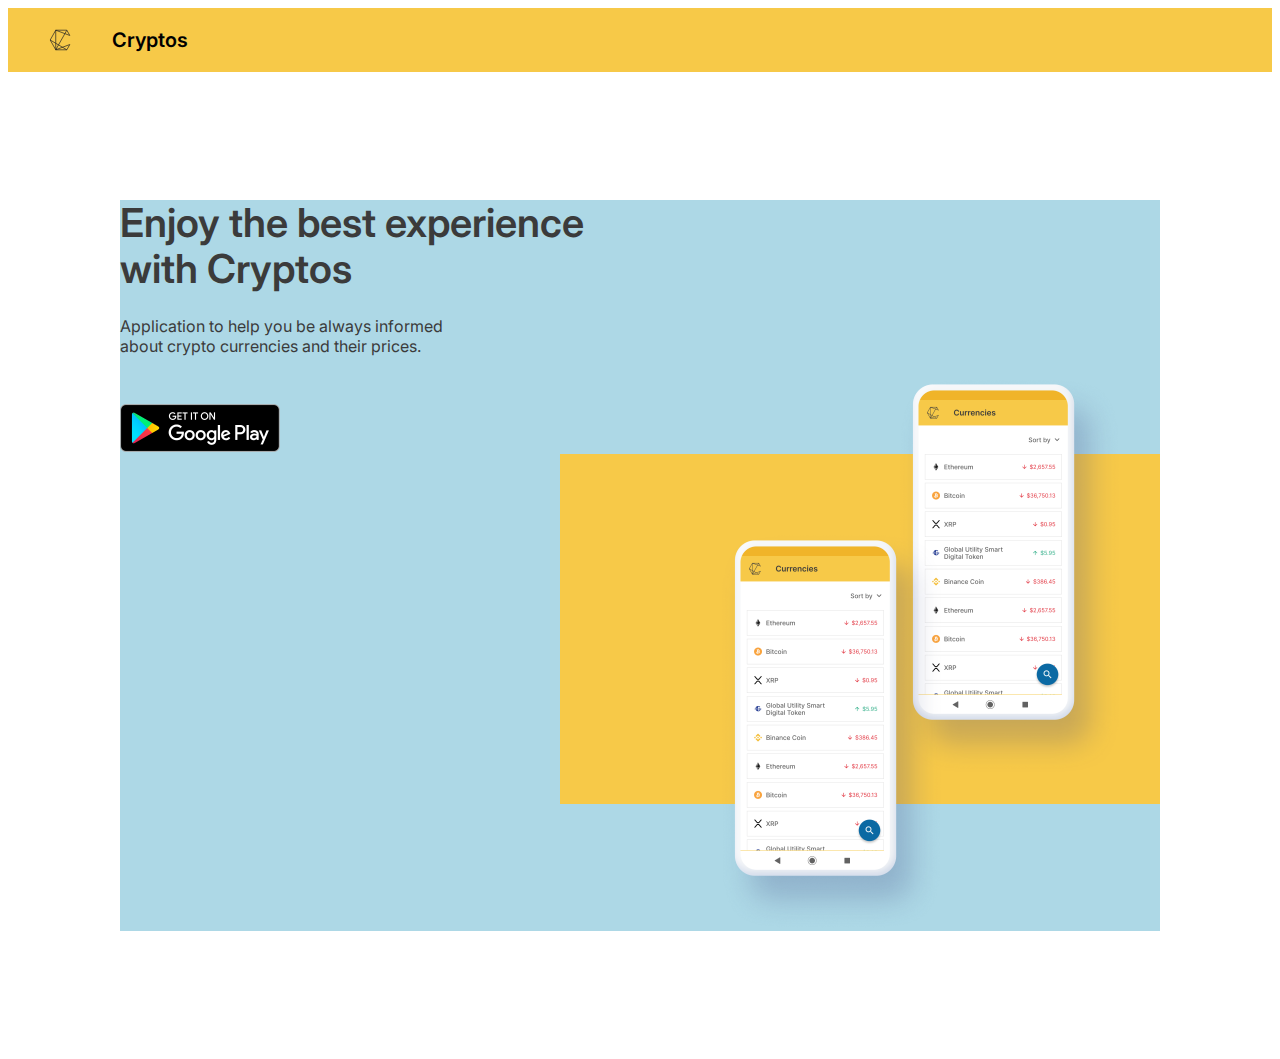
==== index.html @ 0cf9828b "initial commit" ====
<!DOCTYPE html>
<html lang="en">
<head>
    <meta charset="UTF-8">
    <meta http-equiv="X-UA-Compatible" content="IE=edge">
    <meta name="viewport" content="width=device-width, initial-scale=1.0">
    <link rel="stylesheet" href="styles.css">
    <title>Cryptos</title>
</head>
<body>
    <header>
        <div class="logo">
            <img class="logo-icon" src="icons/logo.svg" alt="Logo">
            <div class="logo-name">Cryptos</div>
        </div>
    </header>

    <div class="main-screen">
        <div class="usp-heading">Enjoy the best experience with Cryptos</div>

        <div class="usp-body">Application to help you be always informed about crypto currencies and their prices.</div>

        <img class="button" src="images/Button2x.png" alt="Button">

        <img class="main-image" src="images/Main-image2x.png" alt="Main Image">
    
    </div>
</body>
</html>
---- styles.css ----
@import url('https://fonts.googleapis.com/css2?family=Inter:wght@400;500;600&display=swap');

body {
    font-family: 'Inter', sans-serif;
    background-color: white;
}

header {
    width: 100%;
    height: 64px;
    background-color: #F7C948;
}

.logo {
    width: 1408px;
    display: flex;
    align-items: center;
    padding: 12px 0 12px 32px;
}

.logo-icon {
    width: 28px;
    height: 28px;
    padding: 6px;
}

.logo-name {
    display: inline-block;
    font-weight: 600;
    font-size: 20px;
    line-height: 22px;
    padding-left: 32px;
}

.main-screen {
    width: 1040px;
    height: 731px;
    margin: 128px auto;
    background-color: lightblue;
    color: #3B3B3B;
    position: relative;
}

.usp-heading {
    width: 512px;
    font-weight: 600;
    font-size: 40px;
    line-height: 46px;
    margin-bottom: 24px;
}

.usp-body {
    width: 336px;
    font-weight: 400;
    font-size: 16px;
    line-height: 20px;
    margin-bottom: 48px;
}

.button {
    display: block;
    width: 160px;
    height: 48px;
}

.main-image {
    width: 600px;
    position: absolute;
    right: 0;
    bottom: 0;
}
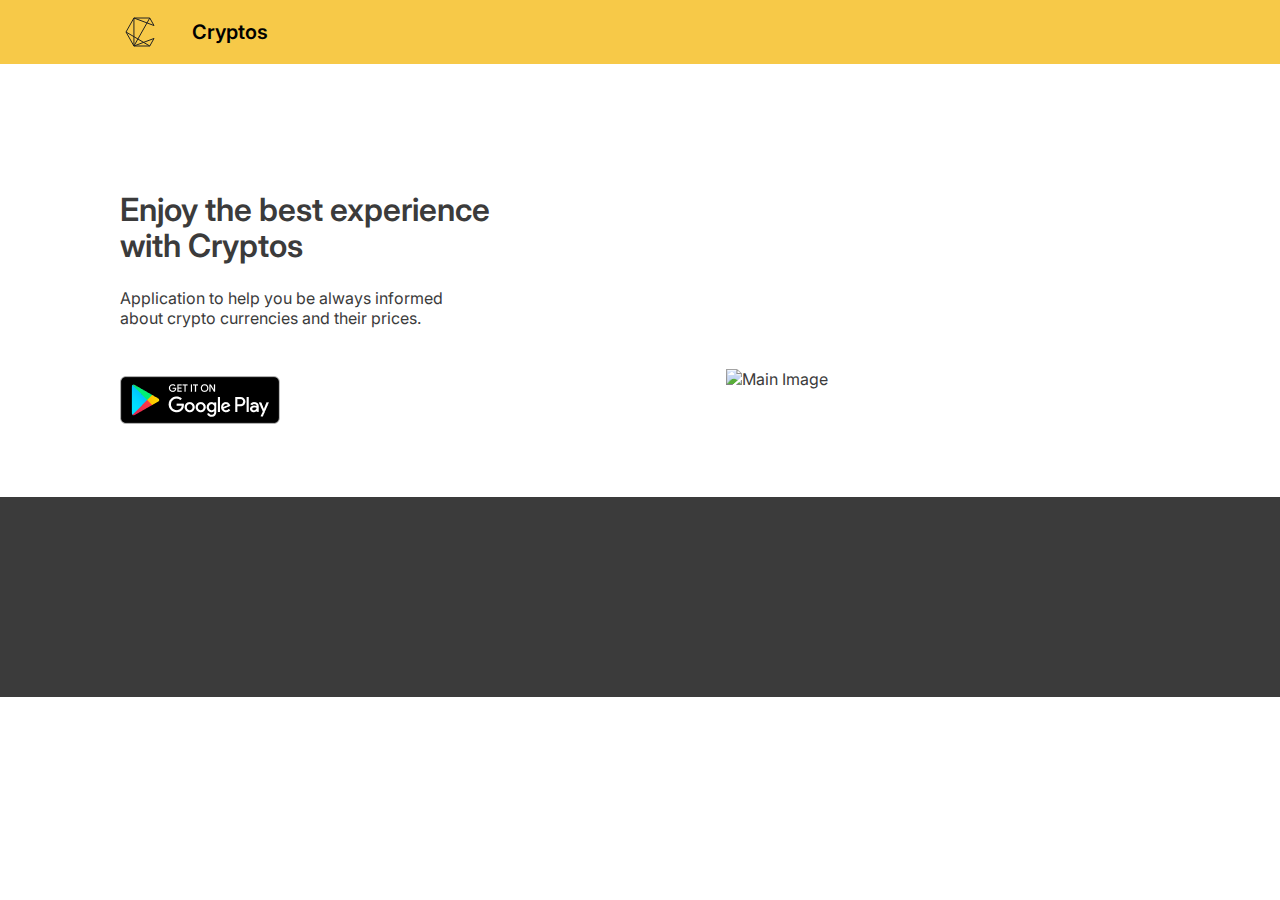
==== commit a008faf9: "Responsive header and main screen" ====
--- a/index.html
+++ b/index.html
@@ -10,7 +10,7 @@
 <body>
     <header>
         <div class="logo">
-            <img class="logo-icon" src="icons/logo.svg" alt="Logo">
+            <img class="logo-icon" src="icons/Logo1x.svg" alt="Logo">
             <div class="logo-name">Cryptos</div>
         </div>
     </header>
@@ -20,10 +20,11 @@
 
         <div class="usp-body">Application to help you be always informed about crypto currencies and their prices.</div>
 
-        <img class="button" src="images/Button2x.png" alt="Button">
+        <img class="button" src="images/Button1x.png" alt="Button">
 
-        <img class="main-image" src="images/Main-image2x.png" alt="Main Image">
-    
+        <img class="main-image" src="images/Main-image1x.png" alt="Main Image">
     </div>
+
+    <div class="app-features"></div>
 </body>
 </html>--- a/styles.css
+++ b/styles.css
@@ -3,25 +3,26 @@
 body {
     font-family: 'Inter', sans-serif;
     background-color: white;
+    margin: 0;
 }
 
+/* =================HEADER================ */
+
 header {
-    width: 100%;
     height: 64px;
     background-color: #F7C948;
 }
 
 .logo {
-    width: 1408px;
+    max-width: 1040px;
     display: flex;
     align-items: center;
-    padding: 12px 0 12px 32px;
+    padding: 12px 0;
+    margin: auto;
 }
 
 .logo-icon {
-    width: 28px;
-    height: 28px;
-    padding: 6px;
+    height: 40px;
 }
 
 .logo-name {
@@ -32,13 +33,32 @@
     padding-left: 32px;
 }
 
+@media only screen and (min-width: 768px) and (max-width: 1439px) {
+    .logo {
+        padding: 12px 32px;
+    }
+}
+
+@media only screen and (max-width: 767px) {
+    header {
+        height: 90px;
+    }
+
+    .logo {
+        flex-direction: column;
+    }
+
+    .logo-name {
+        padding-left: 0;
+    }
+}
+
+/* =================MAIN SCREEN================ */
+
 .main-screen {
-    width: 1040px;
-    height: 731px;
+    max-width: 1040px;
     margin: 128px auto;
-    background-color: lightblue;
     color: #3B3B3B;
-    position: relative;
 }
 
 .usp-heading {
@@ -46,7 +66,7 @@
     font-weight: 600;
     font-size: 40px;
     line-height: 46px;
-    margin-bottom: 24px;
+    padding-bottom: 24px;
 }
 
 .usp-body {
@@ -54,18 +74,75 @@
     font-weight: 400;
     font-size: 16px;
     line-height: 20px;
-    margin-bottom: 48px;
+    padding-bottom: 48px;
 }
 
 .button {
     display: block;
     width: 160px;
-    height: 48px;
+    margin-bottom: -77px;
 }
 
 .main-image {
     width: 600px;
-    position: absolute;
-    right: 0;
-    bottom: 0;
+    float: right;
+}
+
+@media only screen and (min-width: 768px) and (max-width: 1439px) {
+
+    .main-screen {
+        padding: 0 32px;
+    }
+
+    .usp-heading {
+        width: 434px;
+        font-size: 32px;
+        line-height: 36px;
+    }   
+
+    .button {
+        margin-bottom: -55px;
+    }
+
+    .main-image {
+        width: 434px;
+        float: right;
+    }
+
+}
+
+
+@media only screen and (max-width: 767px) {
+    .main-screen {
+        margin: 96px auto;
+        padding: 0 16px;
+    }
+
+    .usp-heading {
+        width: 328px;
+        font-size: 24px;
+        line-height: 28px;
+        text-align: center;
+        margin: auto;
+    } 
+
+    .usp-body {
+        width: 242px;
+        text-align: center;
+        margin: auto;
+    }
+
+    .button {
+        margin: auto;
+    }
+
+    .main-image {
+        display: none;
+    }
+}
+
+.app-features {
+    height: 200px;
+    background-color: #3B3B3B;
+    clear: right;
 }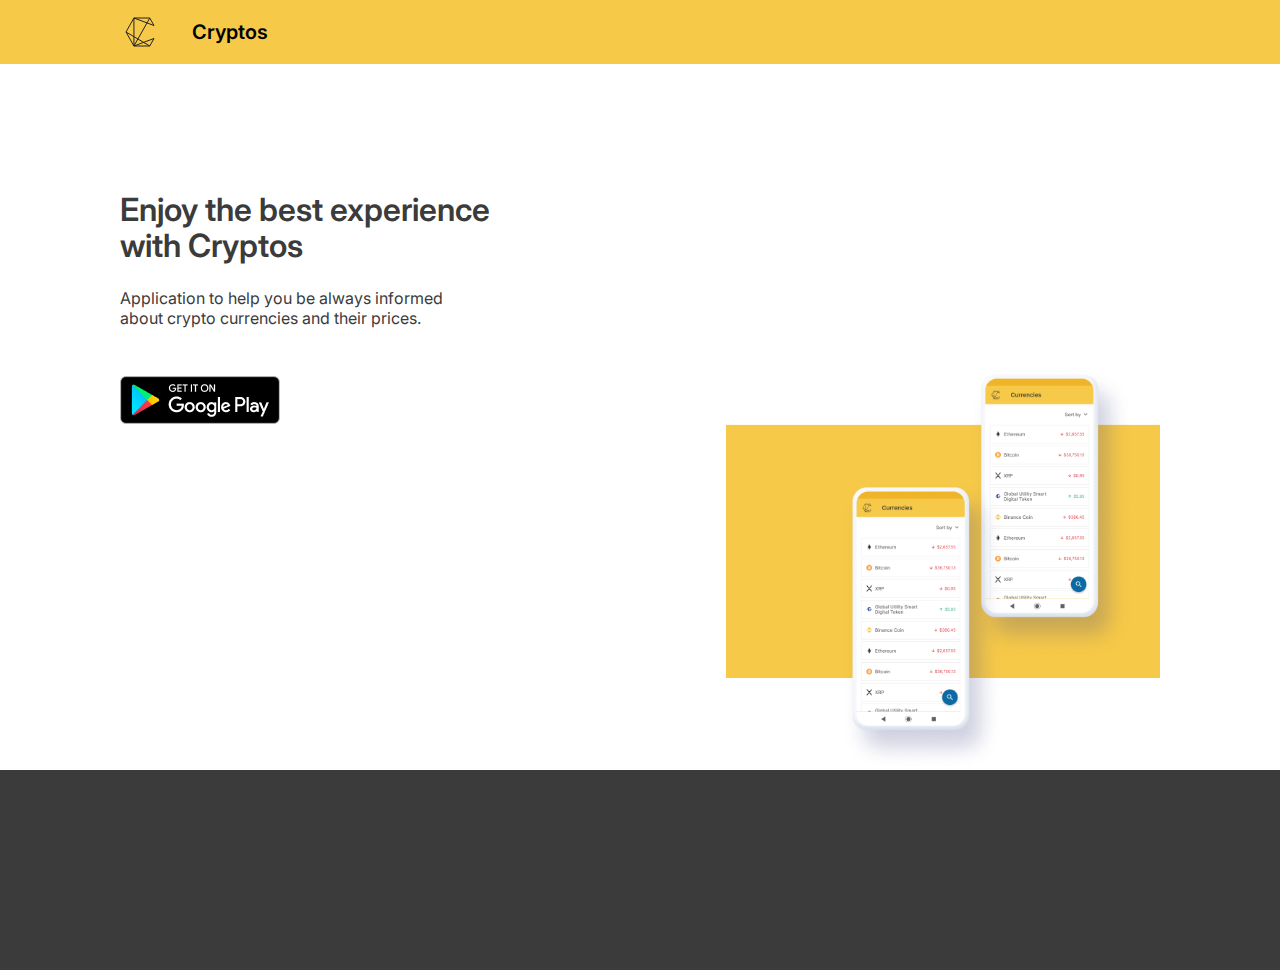
==== commit 3319bcf9: "Update index.html" ====
--- a/index.html
+++ b/index.html
@@ -22,7 +22,7 @@
 
         <img class="button" src="images/Button1x.png" alt="Button">
 
-        <img class="main-image" src="images/Main-image1x.png" alt="Main Image">
+        <img class="main-image" src="images/main-image1x.png" alt="Main Image">
     </div>
 
     <div class="app-features"></div>
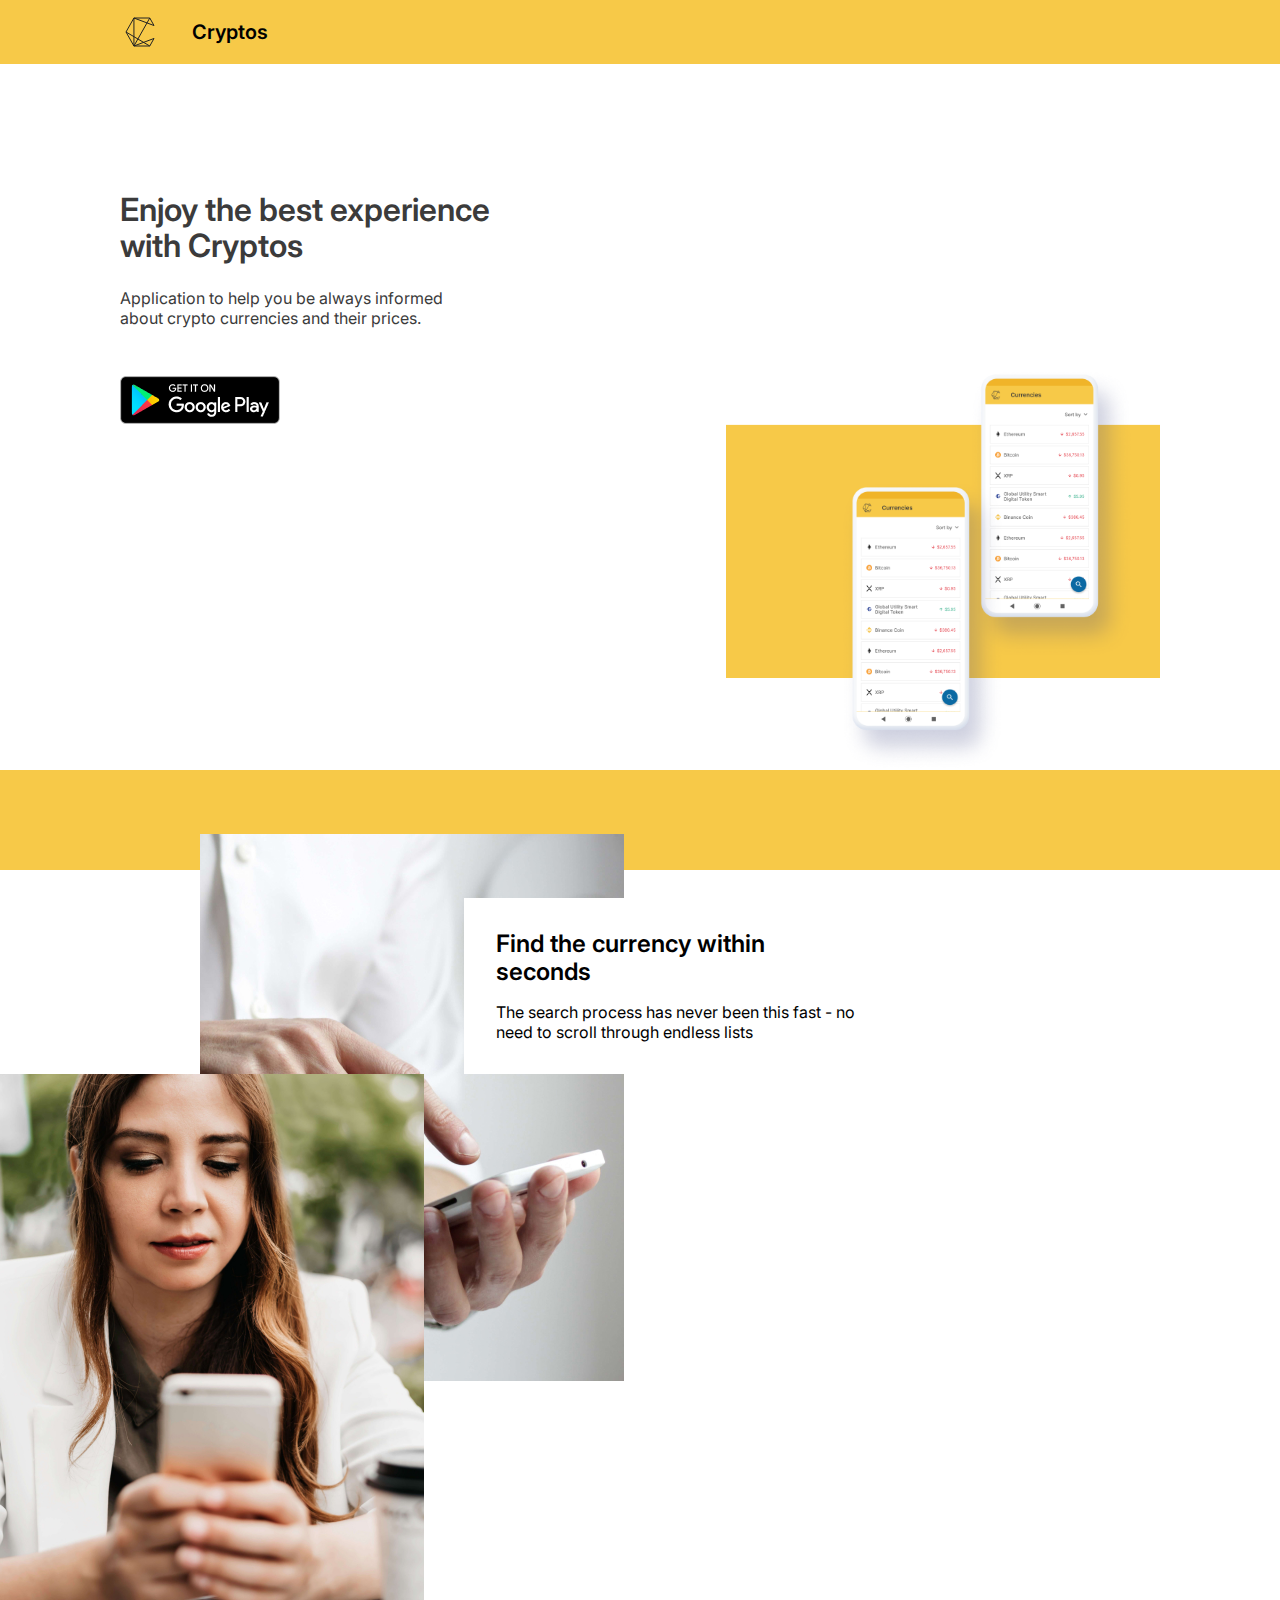
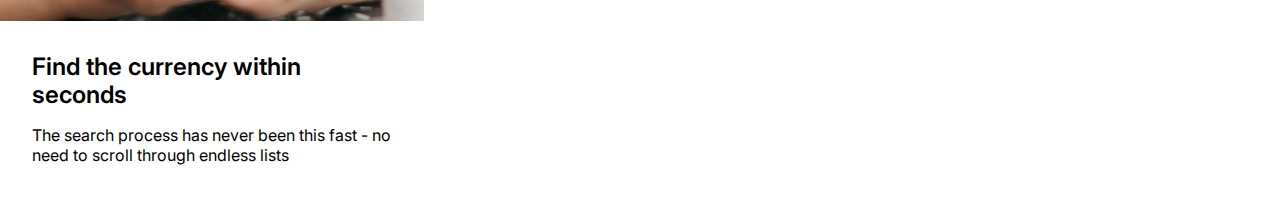
==== commit 4f5a0afb: "First block with features" ====
--- a/index.html
+++ b/index.html
@@ -25,6 +25,29 @@
         <img class="main-image" src="images/main-image1x.png" alt="Main Image">
     </div>
 
-    <div class="app-features"></div>
+    <div class="app-features">
+        <div class="feature-fast">
+
+            <div class="feature-fast-photo"></div>
+
+            <div class="feature-fast-description">
+                <h3>Find the currency within seconds</h3>
+                <p>The search process has never been this fast - no need to scroll through endless lists</p>
+            </div>
+           
+        </div>
+
+        <div class="feature-easy">
+
+            <div class="feature-easy-photo"></div>
+            
+            <div class="feature-easy-description">
+                <h3>Find the currency within seconds</h3>
+                <p>The search process has never been this fast - no need to scroll through endless lists</p>
+            </div>
+           
+        </div>
+
+    </div>
 </body>
 </html>--- a/styles.css
+++ b/styles.css
@@ -2,6 +2,9 @@
 
 body {
     font-family: 'Inter', sans-serif;
+    font-weight: 400;
+    font-size: 16px;
+    line-height: 20px;
     background-color: white;
     margin: 0;
 }
@@ -71,9 +74,6 @@
 
 .usp-body {
     width: 336px;
-    font-weight: 400;
-    font-size: 16px;
-    line-height: 20px;
     padding-bottom: 48px;
 }
 
@@ -142,7 +142,77 @@
 }
 
 .app-features {
-    height: 200px;
-    background-color: #3B3B3B;
+    width: 100%;
+    height: 100px;
+    background-color: #F7C948;
     clear: right;
+}
+
+.feature-fast {
+    padding: 64px 0 0 200px;
+}
+
+.feature-fast-photo {
+    width: 424px;
+    height: 547px;
+    background-color: #ffffff;
+    background-image: url(images/Photo01.jpg);
+    background-size: contain;
+    margin-bottom: -483px;
+}
+
+.feature-fast-description {
+    padding: 32px;
+    display: inline-block;
+    background-color: #ffffff;
+    vertical-align: top;
+    margin-left: 264px;
+}
+
+
+.feature-fast-description h3 {
+    width: 360px;
+    margin: 0;
+    margin-bottom: 16px;
+    font-size: 24px;
+    line-height: 28px;
+    font-weight: 600;
+}
+
+.feature-fast-description p {
+    width: 360px;
+    margin: 0;
+}
+
+/* ============== */
+
+.feature-easy-photo {
+    width: 424px;
+    height: 547px;
+    background-color: #ffffff;
+    background-image: url(images/Photo02-2x.jpg);
+    background-size: contain;
+}
+
+.feature-easy-description {
+    padding: 32px;
+    /* display: inline-block;
+    background-color: #ffffff;
+    vertical-align: top;
+    margin-left: 264px; */
+}
+
+
+.feature-easy-description h3 {
+    width: 360px;
+    margin: 0;
+    margin-bottom: 16px;
+    font-size: 24px;
+    line-height: 28px;
+    font-weight: 600;
+}
+
+.feature-easy-description p {
+    width: 360px;
+    margin: 0;
 }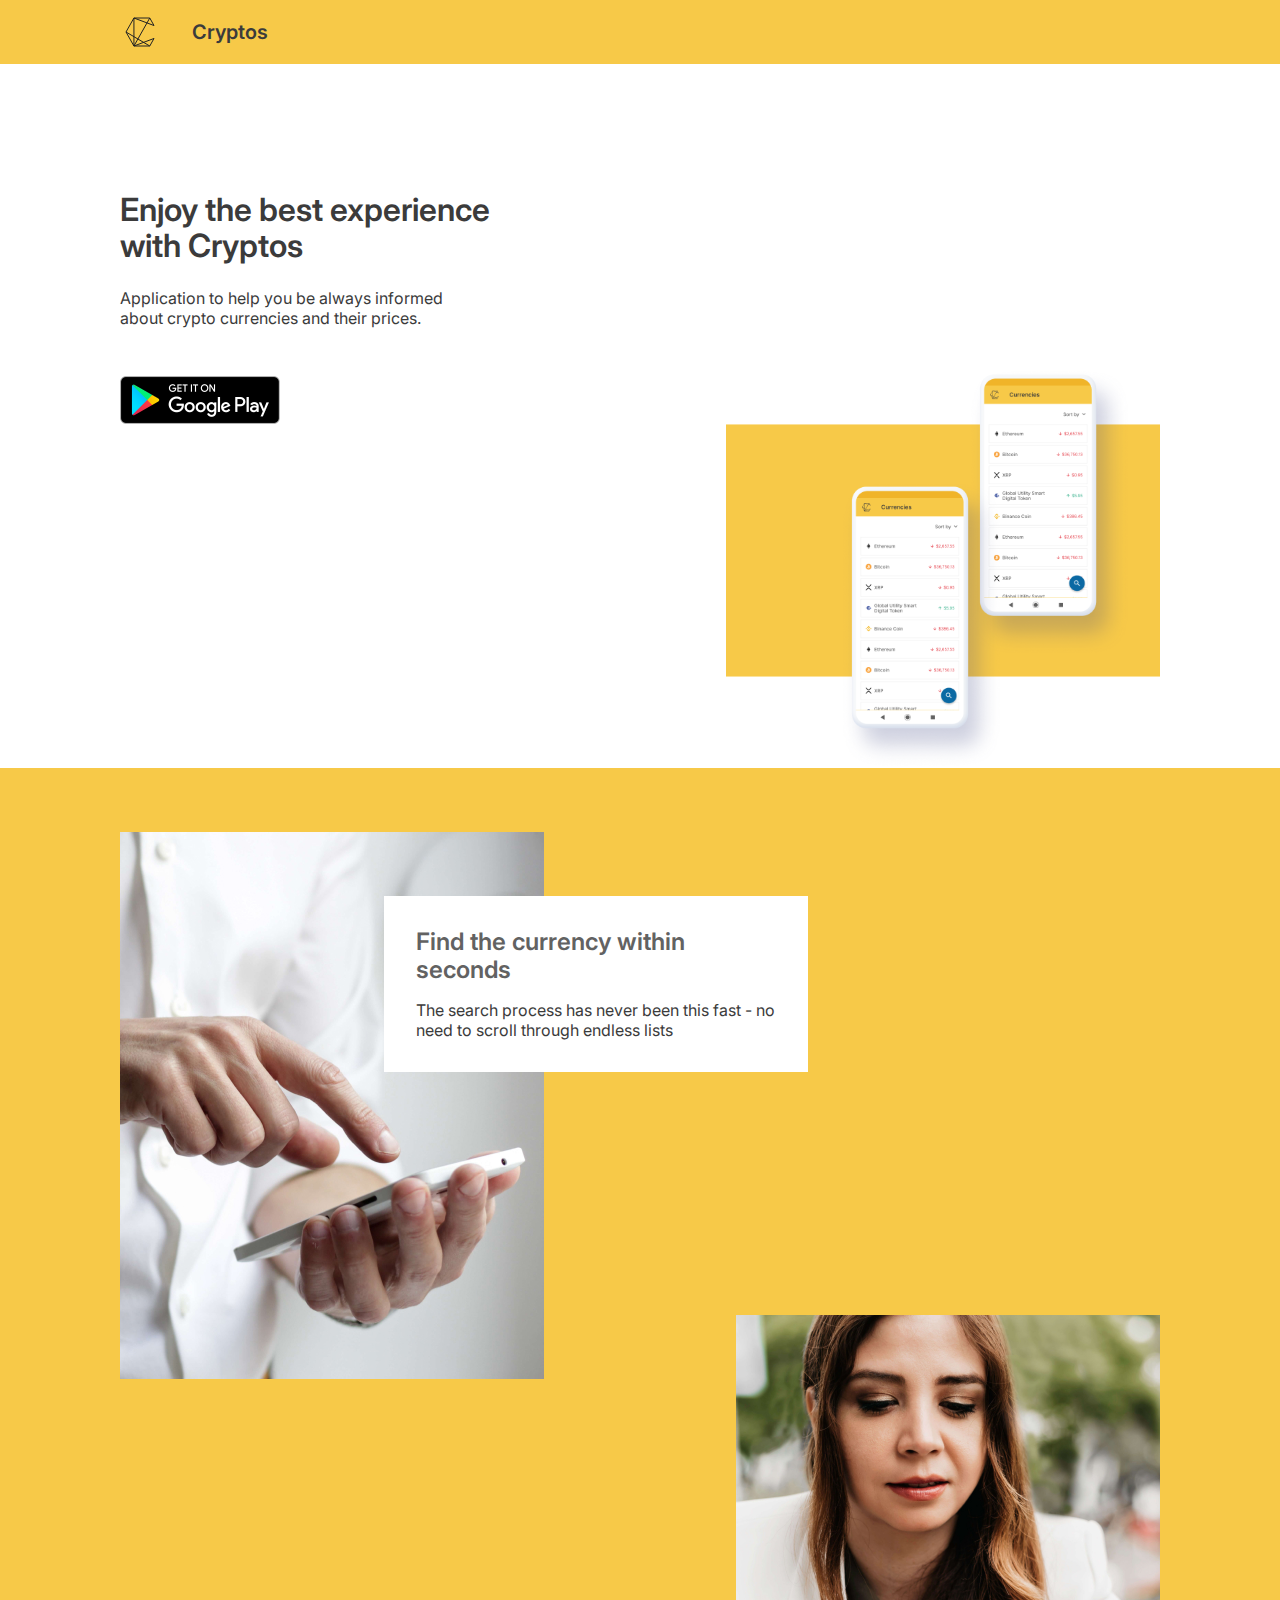
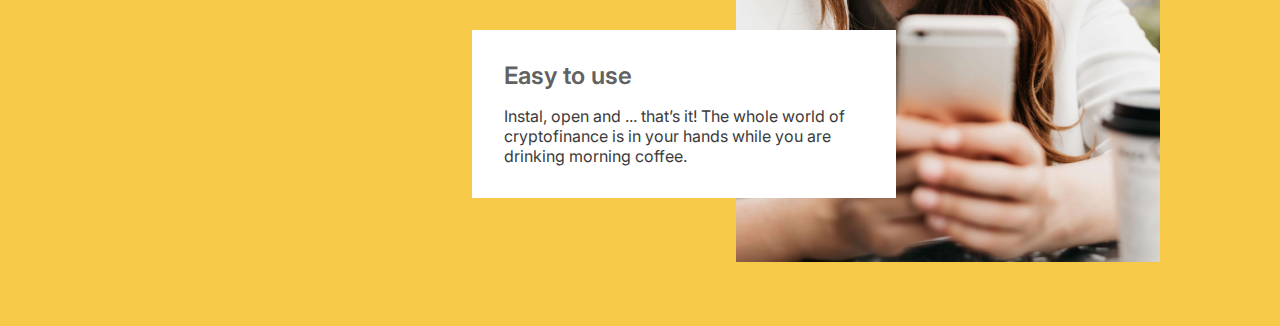
==== commit c553c380: "App features finished" ====
--- a/index.html
+++ b/index.html
@@ -20,21 +20,23 @@
 
         <div class="usp-body">Application to help you be always informed about crypto currencies and their prices.</div>
 
-        <img class="button" src="images/Button1x.png" alt="Button">
+        <div class="button"></div>
 
-        <img class="main-image" src="images/main-image1x.png" alt="Main Image">
+        <div class="main-image"></div>
     </div>
 
+
     <div class="app-features">
+
         <div class="feature-fast">
 
             <div class="feature-fast-photo"></div>
 
             <div class="feature-fast-description">
-                <h3>Find the currency within seconds</h3>
-                <p>The search process has never been this fast - no need to scroll through endless lists</p>
+                <h3 class="feature-subheading">Find the currency within seconds</h3>
+                <p class="feature-text">The search process has never been this fast - no need to scroll through endless lists</p>
             </div>
-           
+        
         </div>
 
         <div class="feature-easy">
@@ -42,12 +44,13 @@
             <div class="feature-easy-photo"></div>
             
             <div class="feature-easy-description">
-                <h3>Find the currency within seconds</h3>
-                <p>The search process has never been this fast - no need to scroll through endless lists</p>
+                <h3 class="feature-subheading">Easy to use</h3>
+                <p class="feature-text">Instal, open and ... that’s it! The whole world of cryptofinance is in your hands while you are drinking morning coffee.</p>
             </div>
-           
+        
         </div>
 
     </div>
+
 </body>
 </html>--- a/styles.css
+++ b/styles.css
@@ -5,6 +5,7 @@
     font-weight: 400;
     font-size: 16px;
     line-height: 20px;
+    color: #3B3B3B;
     background-color: white;
     margin: 0;
 }
@@ -80,13 +81,20 @@
 .button {
     display: block;
     width: 160px;
+    height: 48px;
+    background-image: url(images/Button2x.png);
+    background-size: contain;
     margin-bottom: -77px;
 }
 
 .main-image {
     width: 600px;
+    height: 554px;
+    background-image: url(images/main-image1x.png);
+    background-size: contain;
     float: right;
 }
+
 
 @media only screen and (min-width: 768px) and (max-width: 1439px) {
 
@@ -106,7 +114,7 @@
 
     .main-image {
         width: 434px;
-        float: right;
+        height: 399px;
     }
 
 }
@@ -141,15 +149,20 @@
     }
 }
 
+/* =================APP FEATURES================ */
+
 .app-features {
     width: 100%;
-    height: 100px;
+    height: auto;
     background-color: #F7C948;
-    clear: right;
+    clear: both;
+    padding: 64px 0;
 }
 
 .feature-fast {
-    padding: 64px 0 0 200px;
+    position: relative;
+    width: 1040px;
+    margin: auto;
 }
 
 .feature-fast-photo {
@@ -158,33 +171,43 @@
     background-color: #ffffff;
     background-image: url(images/Photo01.jpg);
     background-size: contain;
-    margin-bottom: -483px;
 }
 
 .feature-fast-description {
+    position: absolute;
+    top: 64px;
+    left: 264px;
     padding: 32px;
     display: inline-block;
     background-color: #ffffff;
-    vertical-align: top;
-    margin-left: 264px;
-}
-
-
-.feature-fast-description h3 {
+}
+
+
+.feature-subheading {
     width: 360px;
     margin: 0;
     margin-bottom: 16px;
     font-size: 24px;
     line-height: 28px;
     font-weight: 600;
-}
-
-.feature-fast-description p {
+    color: #626262;
+}
+
+.feature-text {
     width: 360px;
     margin: 0;
 }
 
-/* ============== */
+/* ----------------------- */
+
+.feature-easy {
+    position: relative;
+    width: 1040px;
+    margin: auto;
+    margin-top: -64px;
+    display: flex;
+    justify-content: flex-end;
+}
 
 .feature-easy-photo {
     width: 424px;
@@ -195,24 +218,11 @@
 }
 
 .feature-easy-description {
+    position: absolute;
+    bottom: 64px;
+    right: 264px;
     padding: 32px;
-    /* display: inline-block;
-    background-color: #ffffff;
-    vertical-align: top;
-    margin-left: 264px; */
-}
-
-
-.feature-easy-description h3 {
-    width: 360px;
-    margin: 0;
-    margin-bottom: 16px;
-    font-size: 24px;
-    line-height: 28px;
-    font-weight: 600;
-}
-
-.feature-easy-description p {
-    width: 360px;
-    margin: 0;
-}+    display: inline-block;
+    background-color: #ffffff;
+}
+
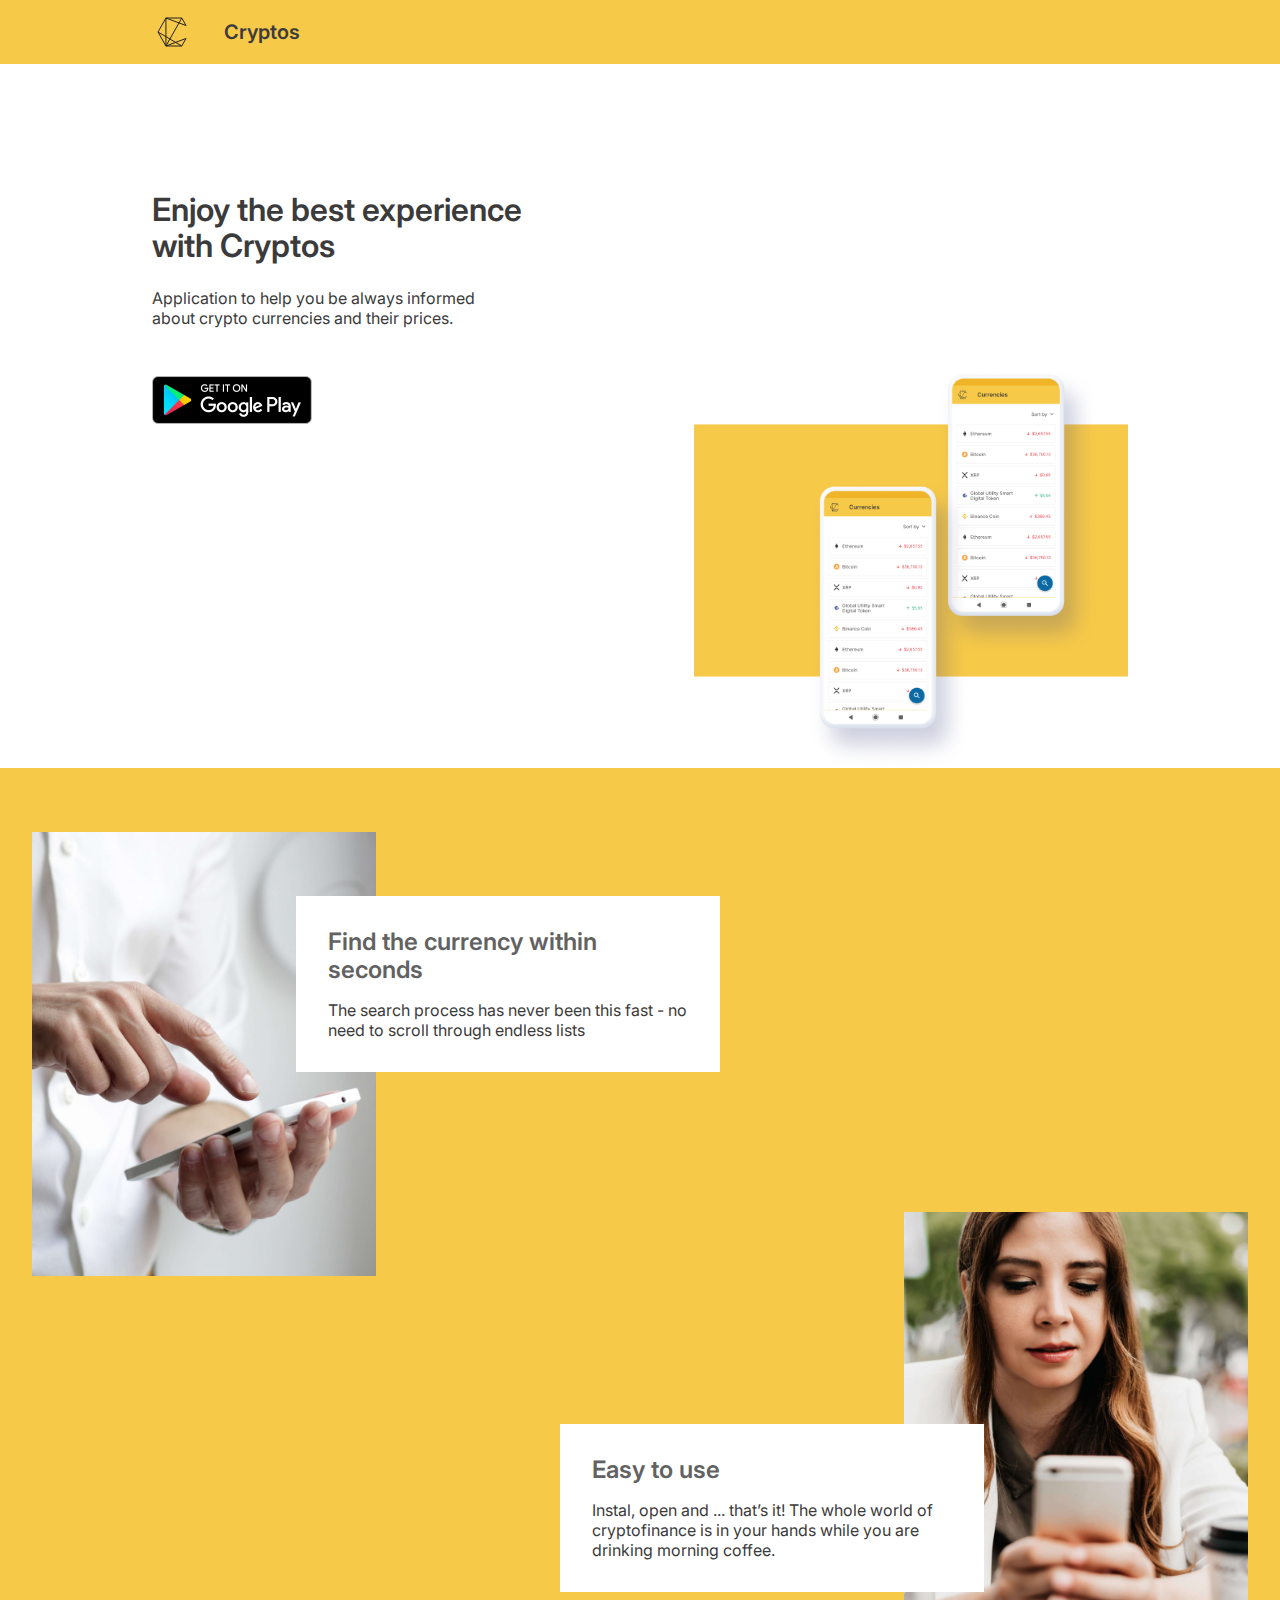
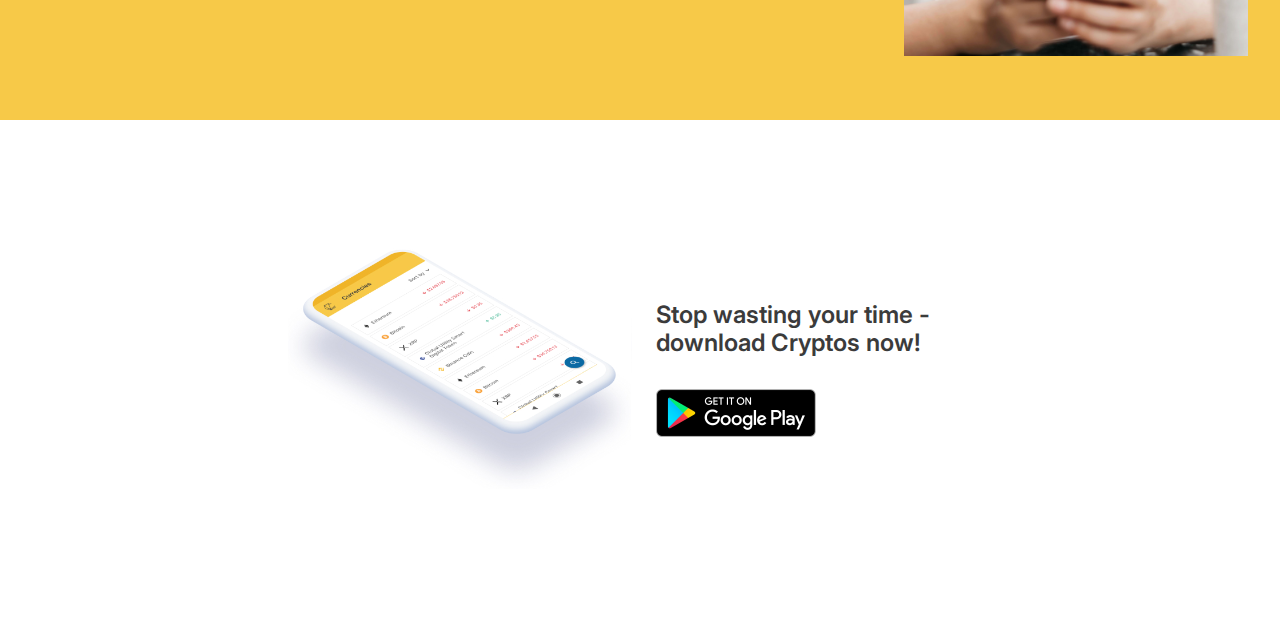
==== commit fc21eed3: "CTA-screen added" ====
--- a/index.html
+++ b/index.html
@@ -20,7 +20,7 @@
 
         <div class="usp-body">Application to help you be always informed about crypto currencies and their prices.</div>
 
-        <div class="button"></div>
+        <div class="usp-btn button"></div>
 
         <div class="main-image"></div>
     </div>
@@ -52,5 +52,13 @@
 
     </div>
 
+    <div class="cta-screen">
+        <div class="cta-image"></div>
+        <div class="cta">
+            <div class="cta-text">Stop wasting your time - download Cryptos now!</div>
+            <div class="cta-btn button"></div>
+        </div>
+    </div>
+
 </body>
 </html>--- a/styles.css
+++ b/styles.css
@@ -1,5 +1,8 @@
 @import url('https://fonts.googleapis.com/css2?family=Inter:wght@400;500;600&display=swap');
 
+* {
+    box-sizing: border-box;
+}
 body {
     font-family: 'Inter', sans-serif;
     font-weight: 400;
@@ -84,6 +87,9 @@
     height: 48px;
     background-image: url(images/Button2x.png);
     background-size: contain;
+}
+
+.usp-btn {
     margin-bottom: -77px;
 }
 
@@ -108,7 +114,7 @@
         line-height: 36px;
     }   
 
-    .button {
+    .usp-btn {
         margin-bottom: -55px;
     }
 
@@ -140,7 +146,7 @@
         margin: auto;
     }
 
-    .button {
+    .usp-btn {
         margin: auto;
     }
 
@@ -226,3 +232,149 @@
     background-color: #ffffff;
 }
 
+@media only screen and (min-width: 768px) and (max-width: 1439px) {
+    .app-features {
+        padding: 64px 32px;
+    }
+
+    .feature-fast {
+        width: auto;
+    }
+
+    .feature-fast-photo {
+        width: 344px;
+        height: 444px;
+    }
+
+    .feature-easy {
+        width: auto;
+    }
+
+    .feature-easy-photo {
+        width: 344px;
+        height: 444px;
+    }
+}
+
+@media only screen and (max-width: 767px) {
+    .app-features {
+        padding: 64px 16px;
+    }
+
+    .feature-fast {
+        width: 328px;
+    }
+
+    .feature-easy {
+        width: 328px;
+        margin-top: 48px;
+    }
+
+    .feature-fast-photo {
+        width: 240px;
+        height: 309px;
+        margin-top: 32px;
+    }
+
+    .feature-easy-photo {
+        width: 240px;
+        height: 309px;
+    }
+
+    .feature-fast-description {
+        padding: 16px;
+        position: absolute;
+        top: -32px;
+        left: 86px;
+    }
+
+    .feature-easy-description {
+        padding: 16px;
+        position: absolute;
+        bottom: -32px;
+        right: 86px;
+    }
+
+    .feature-subheading {
+        width: 210px;
+        margin-bottom: 8px;
+        font-weight: 500;
+        font-size: 20px;
+        line-height: 22px;
+    }
+    
+    .feature-text {
+        width: 210px;
+        margin: 0;
+    }
+}
+
+/* =================CTA===================== */
+
+.cta-screen {
+    width: 1040px;
+    margin: 128px auto;
+    display: flex;
+    flex-direction: row;
+    align-items: center;
+    justify-content: space-between;
+}
+
+.cta-image {
+    width: 600px;
+    height: 421px;
+    background-color: #F7C948;
+    background-image: url(images/cta-image.jpg);
+    background-size: contain;
+}
+
+.cta-text {
+    width: 336px;
+    font-weight: 600;
+    font-size: 24px;
+    line-height: 28px;
+    padding-bottom: 32px;
+
+}
+
+@media only screen and (min-width: 768px) and (max-width: 1439px) {
+    .cta-screen {    
+        width: 704px;
+        margin: 128px auto;
+    }
+
+    .cta-image {
+        width: 344px;
+        height: 241px;
+    }
+}
+
+
+
+@media only screen and (max-width: 767px) {
+    .cta-screen {    
+        width: auto;
+        margin: 96px auto;
+        flex-direction: column;
+    }
+
+    .cta-image {
+        width: 328px;
+        height: 229px;
+        margin-bottom: 32px;
+    }
+
+    .cta-text {
+        text-align: center;
+        font-weight: 500;
+    }
+
+    .cta-btn {
+        margin: auto;
+    }
+}
+
+
+
+
+    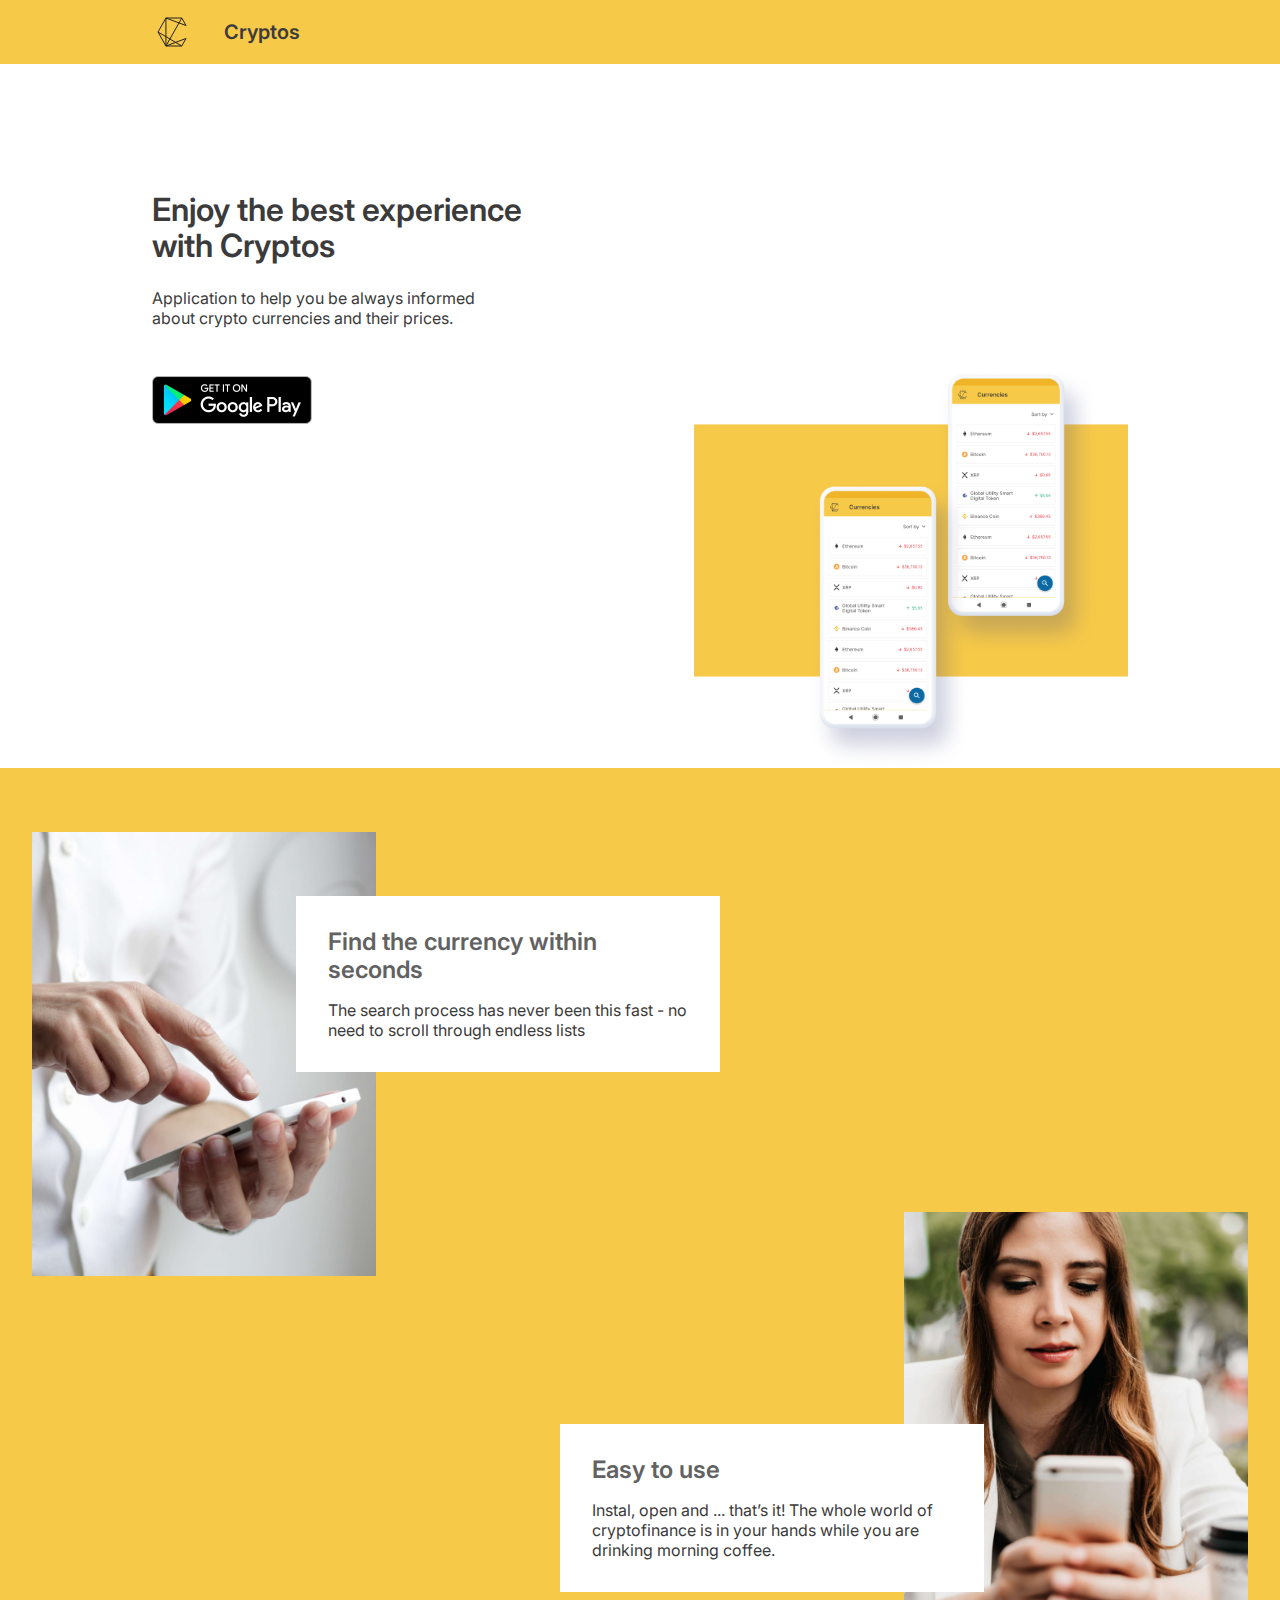
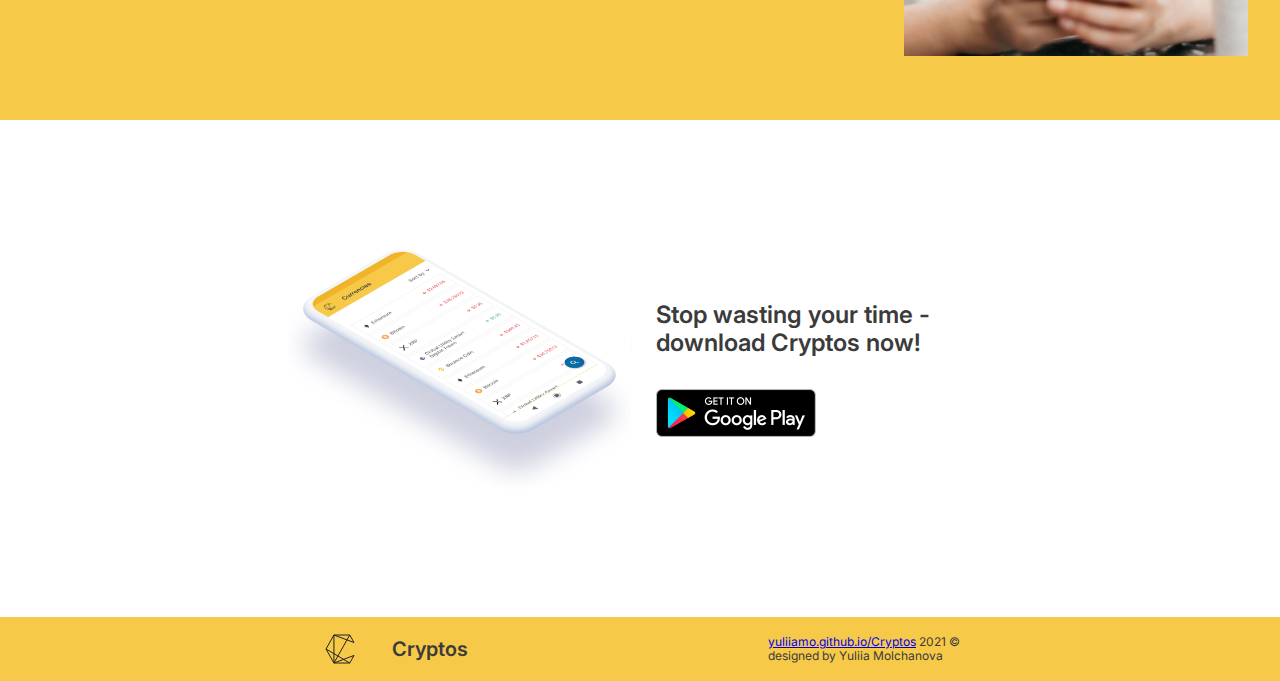
==== commit 9d4158dd: "Footer added" ====
--- a/index.html
+++ b/index.html
@@ -9,9 +9,15 @@
 </head>
 <body>
     <header>
-        <div class="logo">
+        <!-- <div class="logo">
             <img class="logo-icon" src="icons/Logo1x.svg" alt="Logo">
             <div class="logo-name">Cryptos</div>
+        </div> -->
+        <div class="logo-wrapper">
+            <div class="logo">
+                <img class="logo-icon" src="icons/Logo1x.svg" alt="Logo">
+                <div class="logo-name">Cryptos</div>
+            </div>
         </div>
     </header>
 
@@ -60,5 +66,22 @@
         </div>
     </div>
 
+    <footer>
+        <div class="footer-wrapper">
+            <div class="logo">
+                <img class="logo-icon" src="icons/Logo1x.svg" alt="Logo">
+                <div class="logo-name">Cryptos</div>
+            </div>
+
+            <div class="footer-info">
+                <div class="copyright">
+                    <a href="https://yuliiamo.github.io/Cryptos/">yuliiamo.github.io/Cryptos</a>
+                    2021 ©
+                </div>
+                <div class="design-by">designed by Yuliia Molchanova</div>
+            </div>
+       </div>
+    </footer>
+
 </body>
 </html>--- a/styles.css
+++ b/styles.css
@@ -16,16 +16,28 @@
 /* =================HEADER================ */
 
 header {
-    height: 64px;
+    height: auto;
     background-color: #F7C948;
 }
 
-.logo {
+/* .logo {
     max-width: 1040px;
     display: flex;
     align-items: center;
     padding: 12px 0;
     margin: auto;
+} */
+
+.logo-wrapper {
+    max-width: 1040px;
+    padding: 12px 0;
+    margin: auto;
+}
+
+.logo {
+    max-width: 1040px;
+    display: flex;
+    align-items: center;
 }
 
 .logo-icon {
@@ -41,15 +53,12 @@
 }
 
 @media only screen and (min-width: 768px) and (max-width: 1439px) {
-    .logo {
+    .logo-wrapper {
         padding: 12px 32px;
     }
 }
 
 @media only screen and (max-width: 767px) {
-    header {
-        height: 90px;
-    }
 
     .logo {
         flex-direction: column;
@@ -374,7 +383,51 @@
     }
 }
 
-
-
-
-    +/* ================FOOTER================ */
+
+footer {
+    width: 100%;
+    background-color: #F7C948;
+}
+
+.footer-wrapper {
+    max-width: 1040px;
+    padding: 12px 0;
+    margin: auto;
+    display: flex;
+    flex-direction: row;
+    align-items: center;
+    justify-content: space-between;
+}
+
+.footer-info {
+    font-size: 12px;
+    line-height: 14px;
+}
+
+@media only screen and (min-width: 768px) and (max-width: 1439px) {
+    .footer-wrapper {
+        padding: 12px 32px;
+        max-width: 704px;
+    }
+}
+
+@media only screen and (max-width: 767px) {
+
+    .footer-wrapper {
+        flex-direction: column;
+    }
+    .logo {
+        flex-direction: column;
+    }
+
+    .logo-name {
+        padding-left: 0;
+        
+    }
+
+    .footer-info {
+        padding-top: 16px;
+        text-align: center;
+    }
+}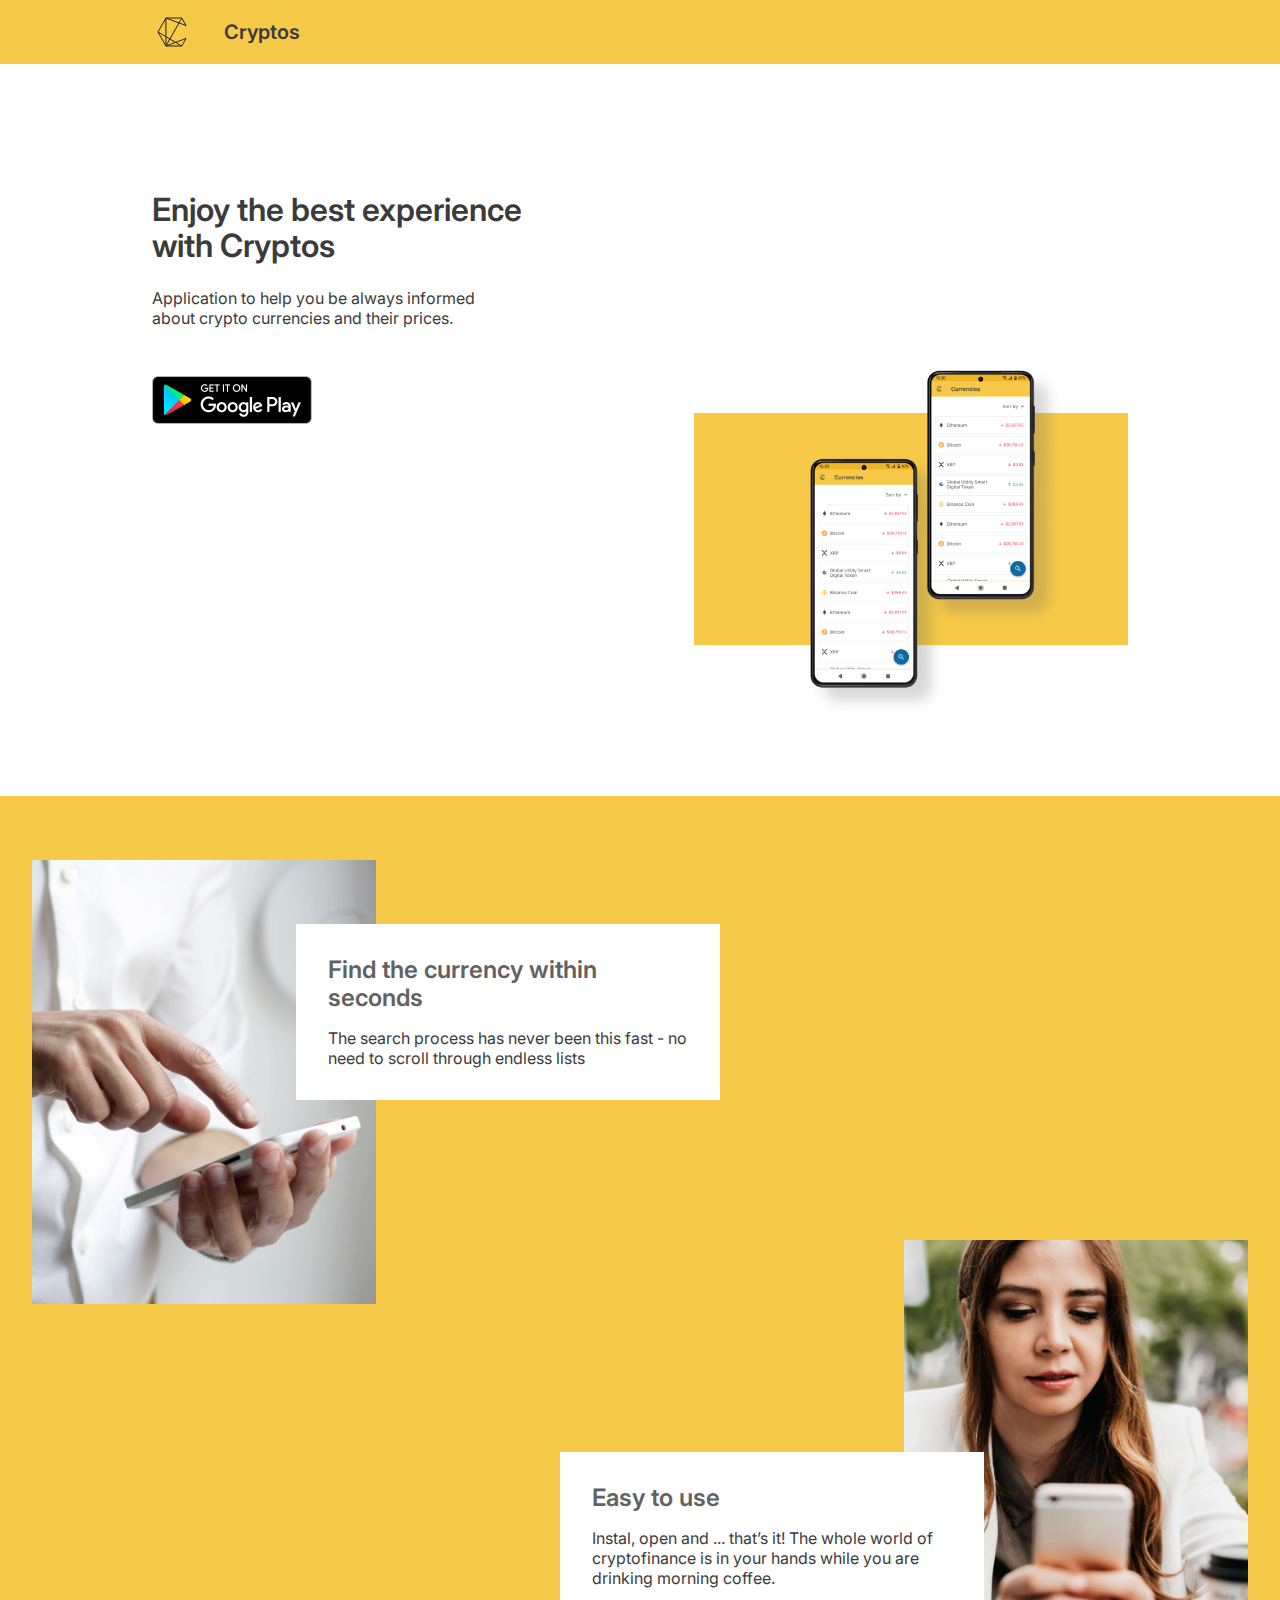
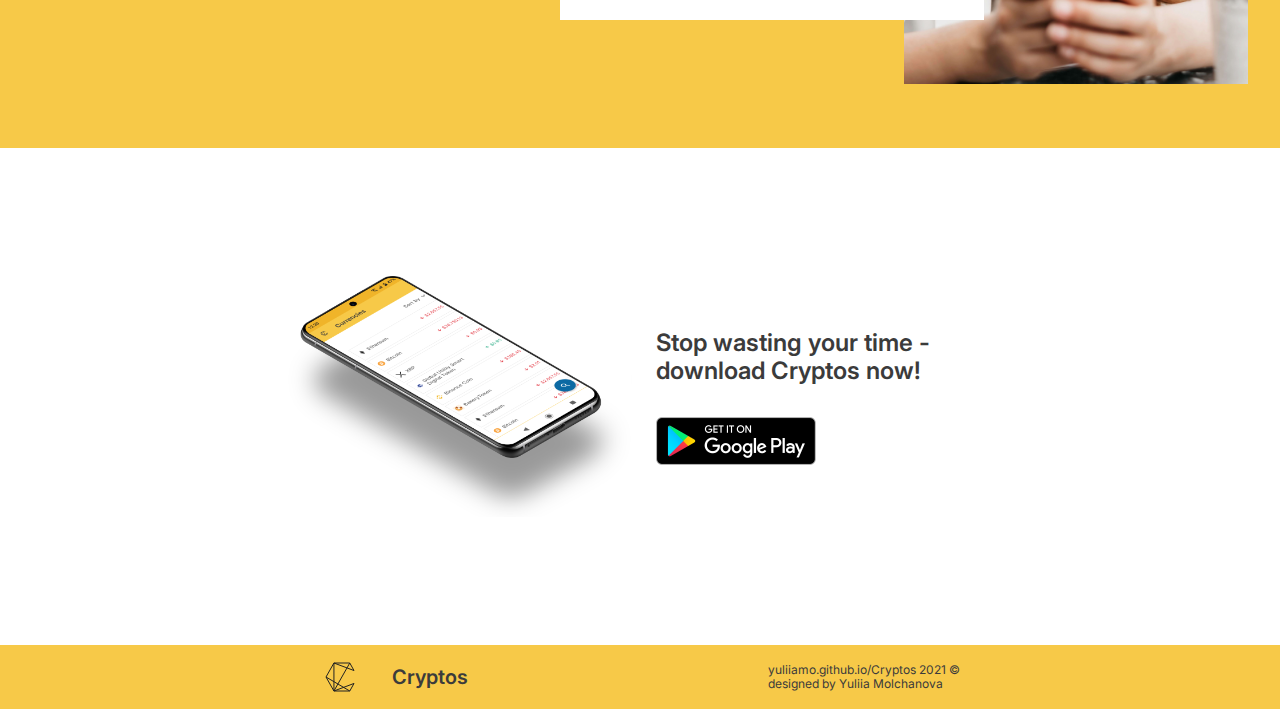
==== commit e5de1495: "Linked buttons to Under construction page" ====
--- a/index.html
+++ b/index.html
@@ -26,8 +26,9 @@
 
         <div class="usp-body">Application to help you be always informed about crypto currencies and their prices.</div>
 
-        <div class="usp-btn button"></div>
-
+        <a class="usp-btn" href="https://yuliiamo.github.io/Cryptos/undr-cnstrctn.html">
+        <div class="google-play-button"></div>
+        </a>
         <div class="main-image"></div>
     </div>
 
@@ -62,7 +63,9 @@
         <div class="cta-image"></div>
         <div class="cta">
             <div class="cta-text">Stop wasting your time - download Cryptos now!</div>
-            <div class="cta-btn button"></div>
+            <a class="cta-btn" href="https://yuliiamo.github.io/Cryptos/undr-cnstrctn.html">
+                <div class="google-play-button"></div>
+                </a>
         </div>
     </div>
 
--- a/styles.css
+++ b/styles.css
@@ -90,22 +90,28 @@
     padding-bottom: 48px;
 }
 
-.button {
+.google-play-button {
     display: block;
     width: 160px;
     height: 48px;
     background-image: url(images/Button2x.png);
     background-size: contain;
+
 }
 
 .usp-btn {
+    width: 160px;
+    height: 48px;
+    display: block;
     margin-bottom: -77px;
+   
 }
 
 .main-image {
     width: 600px;
-    height: 554px;
-    background-image: url(images/main-image1x.png);
+    height: 478px;
+    margin-bottom: 73px;
+    background-image: url(images/Concept-Image2x-JPG.jpg);
     background-size: contain;
     float: right;
 }
@@ -129,7 +135,8 @@
 
     .main-image {
         width: 434px;
-        height: 399px;
+        height: 346px;
+        margin-bottom: 81px;
     }
 
 }
@@ -332,8 +339,8 @@
 .cta-image {
     width: 600px;
     height: 421px;
-    background-color: #F7C948;
-    background-image: url(images/cta-image.jpg);
+    background-color: #ffffff;
+    background-image: url(images/Samsung-mockup1x.png);
     background-size: contain;
 }
 
@@ -344,6 +351,11 @@
     line-height: 28px;
     padding-bottom: 32px;
 
+}
+
+.cta-btn {
+    display: block;
+    width: 160px;
 }
 
 @media only screen and (min-width: 768px) and (max-width: 1439px) {
@@ -405,6 +417,11 @@
     line-height: 14px;
 }
 
+.footer-info a {
+    text-decoration: none;
+    color: #3B3B3B;
+}
+
 @media only screen and (min-width: 768px) and (max-width: 1439px) {
     .footer-wrapper {
         padding: 12px 32px;
